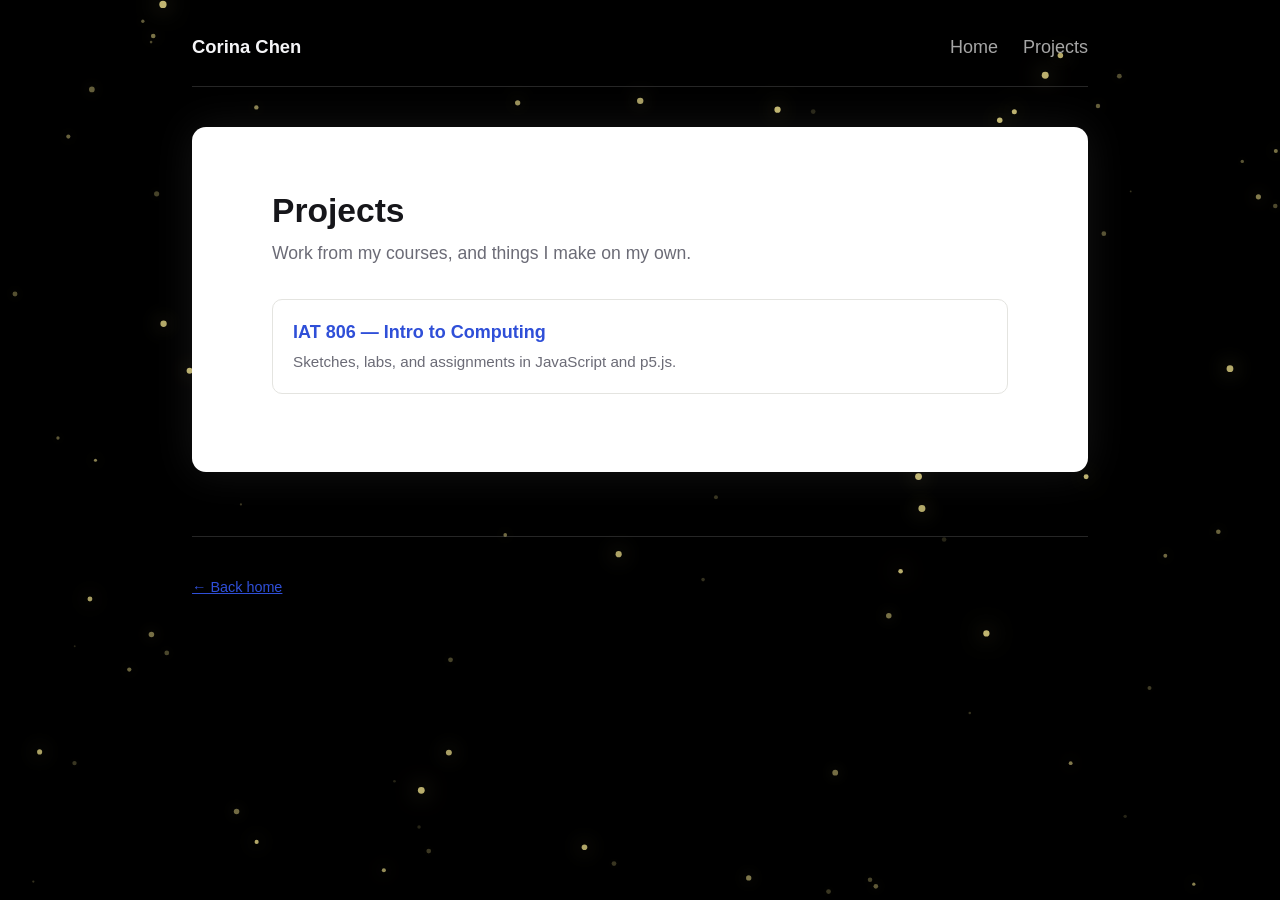
==== projects/index.html @ 0d6ac6e0 "update website and lab2" ====
<!DOCTYPE html>
<html lang="en">
<head>
  <meta charset="utf-8">
  <meta name="viewport" content="width=device-width, initial-scale=1">
  <title>Projects — Corina Chen</title>

  <!-- ../ means "go up one folder". This page lives in projects/,
       so ../style.css points back at the stylesheet in the main folder. -->
  <link rel="stylesheet" href="../style.css">
  <script src="../stars.js" defer></script>
</head>
<body>

  <header>
    <a class="site-name" href="../index.html">Corina Chen</a>
    <nav>
      <a href="../index.html">Home</a>
      <a href="index.html">Projects</a>
    </nav>
  </header>

  <main>
    <h1>Projects</h1>
    <p class="tagline">Work from my courses, and things I make on my own.</p>

    <!-- Each <li> is one link. Copy a whole <li>...</li> block to add
         another course or project. -->
    <ul class="card-list">
      <li>
        <a href="iat-806/index.html">
          <span class="title">IAT 806 — Intro to Computing</span>
          <span class="description">Sketches, labs, and assignments in JavaScript and p5.js.</span>
        </a>
      </li>
    </ul>
  </main>

  <footer>
    <p><a href="../index.html">&larr; Back home</a></p>
  </footer>

</body>
</html>
---- style.css ----
/* ===========================================================
   Your site's styles. Change anything here — colors, fonts,
   sizes. Every page on the site uses this one file.
   =========================================================== */

:root {
  --ink: #16161a;          /* main text color */
  --muted: #6b6b76;        /* quieter text */
  --accent: #2f4fd8;       /* links and highlights */
  --paper: #ffffff;        /* page background */
  --line: #e4e4e0;         /* borders */

  --bg-dark: #000000;      /* page background */
}

* { box-sizing: border-box; }

body {
  margin: 0;
  padding: 0 1.25rem 5rem;
  color: var(--ink);
  font-family: "Helvetica Neue", Helvetica, Arial, sans-serif;
  font-size: 18px;
  line-height: 1.6;

  /* solid black background; the twinkling stars are drawn on the
     full-page canvas that stars.js adds behind everything */
  background-color: var(--bg-dark);
}

/* Keeps everything in a readable column in the middle of the page,
   set on a solid card so text stays legible over the starfield */
header, main, footer {
  max-width: 56rem;
  margin: 0 auto;
  position: relative;
  z-index: 1;
}

main {
  background: var(--paper);
  padding: 4rem 5rem;
  border-radius: 14px;
  box-shadow: 0 0 40px rgba(255, 255, 255, 0.08);
}

/* --- top navigation ---------------------------------------- */

header {
  display: flex;
  flex-wrap: wrap;
  align-items: baseline;
  gap: 0.5rem 1.5rem;
  padding: 2rem 0 1.5rem;
  border-bottom: 1px solid rgba(255, 255, 255, 0.15);
  margin-bottom: 2.5rem;
}

header .site-name {
  font-size: 1.15rem;
  font-weight: 700;
  text-decoration: none;
  color: #f5f5f7;
  margin-right: auto;
}

header nav a {
  color: rgba(255, 255, 255, 0.65);
  text-decoration: none;
  margin-left: 1.25rem;
}

header nav a:hover { color: #ffffff; }

/* --- text --------------------------------------------------- */

h1 {
  font-size: 2.1rem;
  line-height: 1.2;
  margin: 0 0 0.5rem;
}

h2 {
  font-size: 1.3rem;
  margin: 2.5rem 0 0.75rem;
}

.tagline {
  color: var(--muted);
  font-size: 1.1rem;
  margin: 0 0 2rem;
}

a { color: var(--accent); }

/* --- the list of links on the projects pages ----------------- */

.card-list {
  list-style: none;
  padding: 0;
  margin: 1.5rem 0 0;
}

.card-list li {
  border: 1px solid var(--line);
  border-radius: 10px;
  margin-bottom: 0.9rem;
  transition: border-color 0.15s ease;
}

.card-list li:hover { border-color: var(--accent); }

.card-list a {
  display: block;
  padding: 1.1rem 1.25rem;
  text-decoration: none;
  color: inherit;
}

.card-list .title {
  font-weight: 700;
  color: var(--accent);
  display: block;
}

.card-list .description {
  color: var(--muted);
  font-size: 0.95rem;
}

/* --- sketch pages ------------------------------------------- */

.back {
  display: inline-block;
  margin-bottom: 1.5rem;
  color: var(--muted);
  text-decoration: none;
  font-size: 0.95rem;
}

.back:hover { color: var(--accent); }

canvas { max-width: 100%; height: auto !important; }

/* --- footer -------------------------------------------------- */

footer {
  margin-top: 4rem;
  padding-top: 1.5rem;
  border-top: 1px solid rgba(255, 255, 255, 0.15);
  color: rgba(255, 255, 255, 0.6);
  font-size: 0.9rem;
}
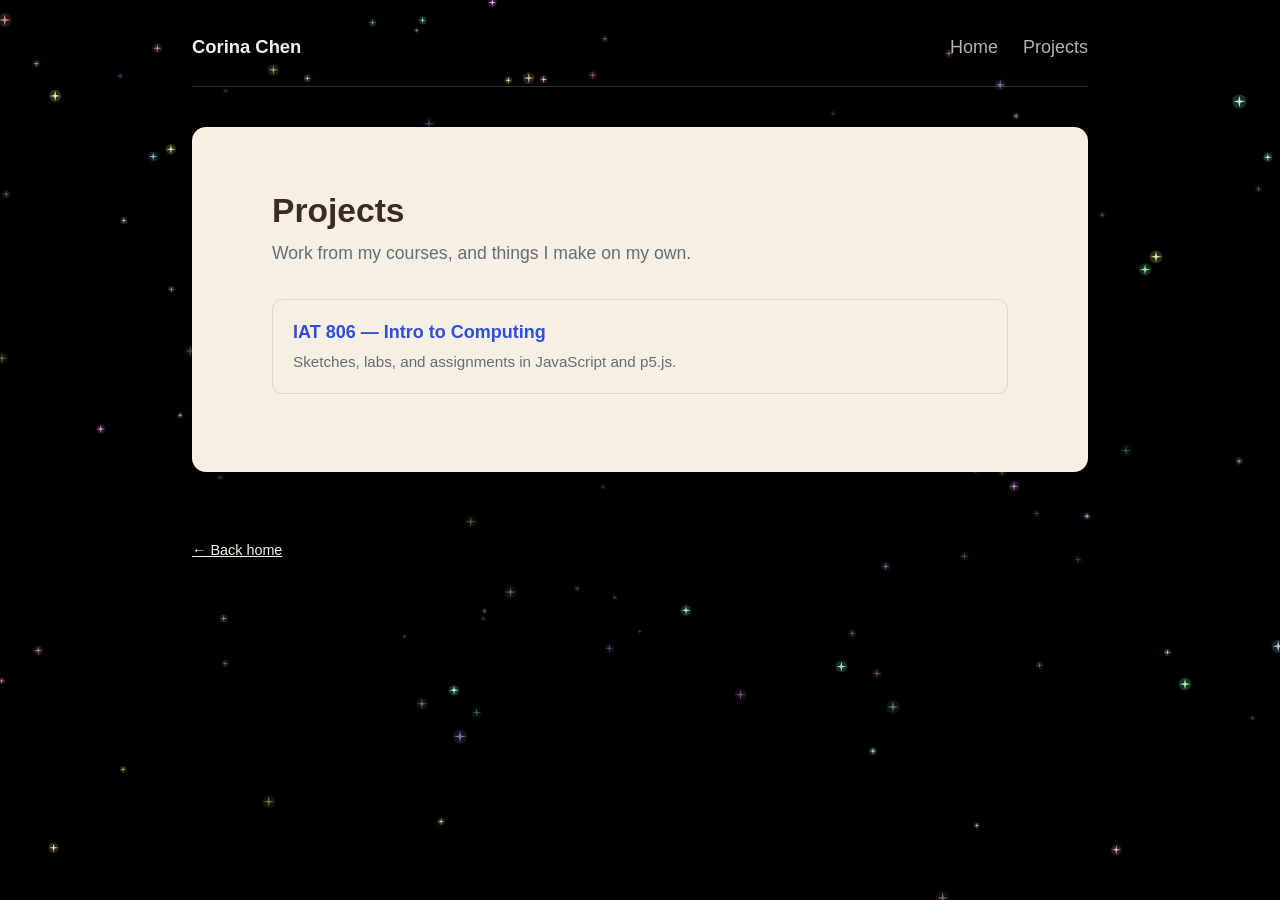
==== commit 239dc838: "lab 03" ====
--- a/projects/index.html
+++ b/projects/index.html
@@ -8,7 +8,8 @@
   <!-- ../ means "go up one folder". This page lives in projects/,
        so ../style.css points back at the stylesheet in the main folder. -->
   <link rel="stylesheet" href="../style.css">
-  <script src="../stars.js" defer></script>
+  <!-- starry background behind every page -->
+  <script src="../starfield.js" defer></script>
 </head>
 <body>
 
--- a/style.css
+++ b/style.css
@@ -4,16 +4,18 @@
    =========================================================== */
 
 :root {
-  --ink: #16161a;          /* main text color */
-  --muted: #6b6b76;        /* quieter text */
-  --accent: #2f4fd8;       /* links and highlights */
-  --paper: #ffffff;        /* page background */
-  --line: #e4e4e0;         /* borders */
+  --ink: #3d2b1f; /* main text color */
+  --muted: #6b6b76; /* quieter text */
+  --accent: #2f4fd8; /* links and highlights */
+  --paper: #f6efe4; /* content card background (light beige) */
+  --line: #e3d6c4; /* borders */
 
-  --bg-dark: #000000;      /* page background */
+  --on-bg: #f6efe4; /* text sitting directly on the night sky */
 }
 
-* { box-sizing: border-box; }
+* {
+  box-sizing: border-box;
+}
 
 body {
   margin: 0;
@@ -23,14 +25,26 @@
   font-size: 18px;
   line-height: 1.6;
 
-  /* solid black background; the twinkling stars are drawn on the
-     full-page canvas that stars.js adds behind everything */
-  background-color: var(--bg-dark);
+  /* black night sky; the stars are drawn by starfield.js */
+  background: #000;
+}
+
+/* the star canvas, pinned behind everything */
+#starfield {
+  position: fixed;
+  inset: 0;
+  width: 100vw;
+  height: 100vh !important; /* beats the sketch canvas rule below */
+  max-width: none;
+  z-index: -1;
+  pointer-events: none;
 }
 
 /* Keeps everything in a readable column in the middle of the page,
-   set on a solid card so text stays legible over the starfield */
-header, main, footer {
+   set on a solid card so text stays legible over the background */
+header,
+main,
+footer {
   max-width: 56rem;
   margin: 0 auto;
   position: relative;
@@ -41,7 +55,7 @@
   background: var(--paper);
   padding: 4rem 5rem;
   border-radius: 14px;
-  box-shadow: 0 0 40px rgba(255, 255, 255, 0.08);
+  box-shadow: 0 10px 40px rgba(0, 0, 0, 0.5);
 }
 
 /* --- top navigation ---------------------------------------- */
@@ -52,7 +66,7 @@
   align-items: baseline;
   gap: 0.5rem 1.5rem;
   padding: 2rem 0 1.5rem;
-  border-bottom: 1px solid rgba(255, 255, 255, 0.15);
+  border-bottom: 1px solid rgba(246, 239, 228, 0.2);
   margin-bottom: 2.5rem;
 }
 
@@ -60,17 +74,19 @@
   font-size: 1.15rem;
   font-weight: 700;
   text-decoration: none;
-  color: #f5f5f7;
+  color: var(--on-bg);
   margin-right: auto;
 }
 
 header nav a {
-  color: rgba(255, 255, 255, 0.65);
+  color: rgba(246, 239, 228, 0.75);
   text-decoration: none;
   margin-left: 1.25rem;
 }
 
-header nav a:hover { color: #ffffff; }
+header nav a:hover {
+  color: var(--on-bg);
+}
 
 /* --- text --------------------------------------------------- */
 
@@ -91,7 +107,9 @@
   margin: 0 0 2rem;
 }
 
-a { color: var(--accent); }
+a {
+  color: var(--accent);
+}
 
 /* --- the list of links on the projects pages ----------------- */
 
@@ -108,7 +126,9 @@
   transition: border-color 0.15s ease;
 }
 
-.card-list li:hover { border-color: var(--accent); }
+.card-list li:hover {
+  border-color: var(--accent);
+}
 
 .card-list a {
   display: block;
@@ -138,16 +158,25 @@
   font-size: 0.95rem;
 }
 
-.back:hover { color: var(--accent); }
+.back:hover {
+  color: var(--accent);
+}
 
-canvas { max-width: 100%; height: auto !important; }
+canvas {
+  max-width: 100%;
+  height: auto !important;
+}
 
 /* --- footer -------------------------------------------------- */
 
+/* no box: light text straight on the night sky */
 footer {
-  margin-top: 4rem;
-  padding-top: 1.5rem;
-  border-top: 1px solid rgba(255, 255, 255, 0.15);
-  color: rgba(255, 255, 255, 0.6);
+  margin-top: 2rem;
+  padding: 1.25rem 0;
+  color: var(--paper);
   font-size: 0.9rem;
 }
+
+footer a {
+  color: var(--paper);
+}
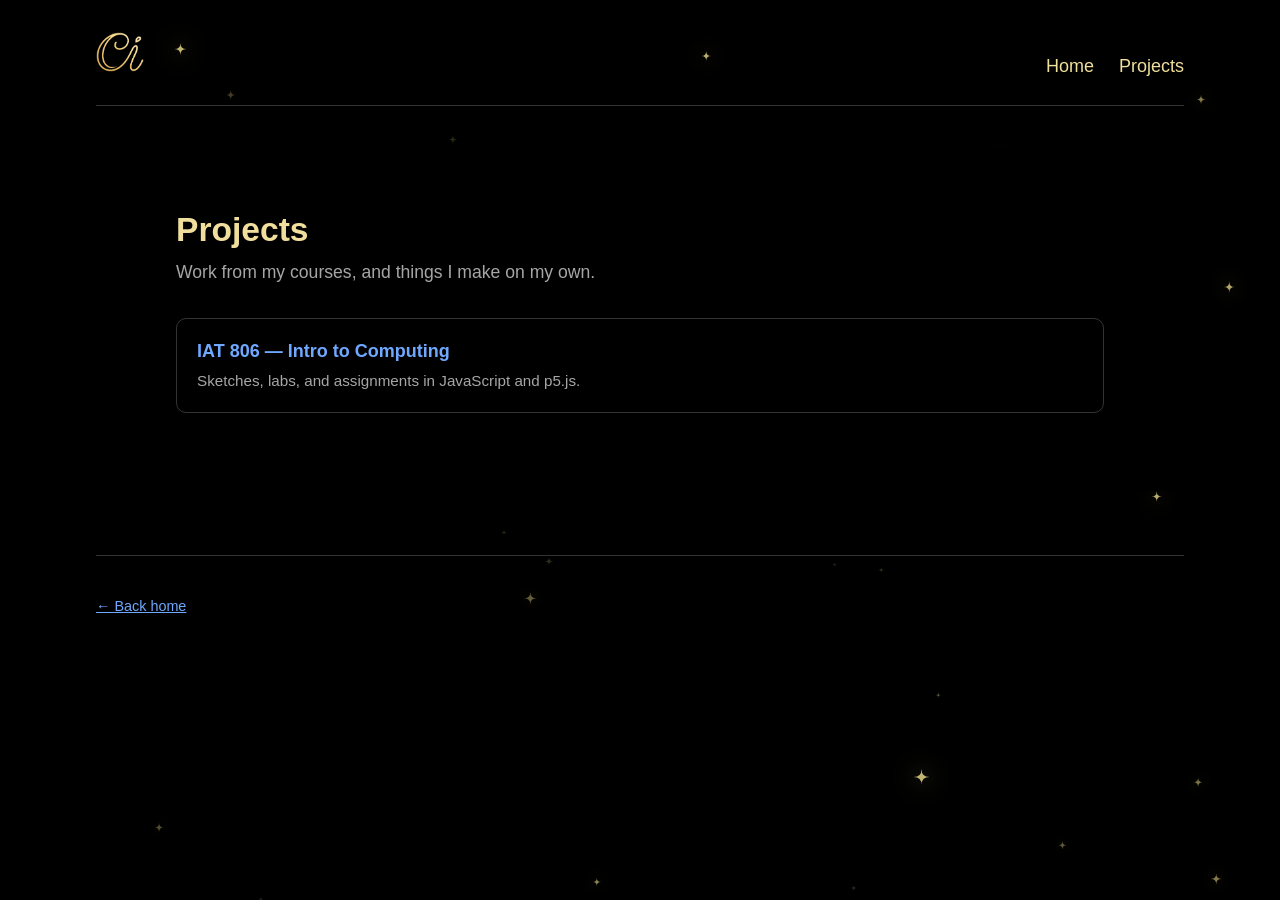
==== commit e25e9032: "lab03 update" ====
--- a/projects/index.html
+++ b/projects/index.html
@@ -9,12 +9,12 @@
        so ../style.css points back at the stylesheet in the main folder. -->
   <link rel="stylesheet" href="../style.css">
   <!-- starry background behind every page -->
-  <script src="../starfield.js" defer></script>
+  <script src="../stars.js" defer></script>
 </head>
 <body>
 
   <header>
-    <a class="site-name" href="../index.html">Corina Chen</a>
+    <a class="site-name" href="../index.html"><img src="../images/assets/logo.png" alt="Corina Chen" /></a>
     <nav>
       <a href="../index.html">Home</a>
       <a href="index.html">Projects</a>
--- a/style.css
+++ b/style.css
@@ -4,18 +4,17 @@
    =========================================================== */
 
 :root {
-  --ink: #3d2b1f; /* main text color */
-  --muted: #6b6b76; /* quieter text */
-  --accent: #2f4fd8; /* links and highlights */
-  --paper: #f6efe4; /* content card background (light beige) */
-  --line: #e3d6c4; /* borders */
+  --ink: #ffffff;          /* main text color — white */
+  --muted: rgba(255, 255, 255, 0.65); /* quieter text */
+  --accent: #6fa8ff;       /* links and highlights */
+  --line: rgba(255, 255, 255, 0.2); /* borders */
+  --beige: #f0df9c;        /* light khaki, for the name, h1, and h2 */
+  --beige-dark: #c9a84e;   /* darker yellow, for nav hover */
 
-  --on-bg: #f6efe4; /* text sitting directly on the night sky */
+  --bg-dark: #000000;      /* page background */
 }
 
-* {
-  box-sizing: border-box;
-}
+* { box-sizing: border-box; }
 
 body {
   margin: 0;
@@ -25,37 +24,23 @@
   font-size: 18px;
   line-height: 1.6;
 
-  /* black night sky; the stars are drawn by starfield.js */
-  background: #000;
+  /* solid black background; the twinkling stars are drawn on the
+     full-page canvas that stars.js adds behind everything */
+  background-color: var(--bg-dark);
 }
 
-/* the star canvas, pinned behind everything */
-#starfield {
-  position: fixed;
-  inset: 0;
-  width: 100vw;
-  height: 100vh !important; /* beats the sketch canvas rule below */
-  max-width: none;
-  z-index: -1;
-  pointer-events: none;
-}
-
-/* Keeps everything in a readable column in the middle of the page,
-   set on a solid card so text stays legible over the background */
-header,
-main,
-footer {
-  max-width: 56rem;
+/* Keeps everything in a readable column in the middle of the page */
+header, main, footer {
+  max-width: 68rem;
   margin: 0 auto;
   position: relative;
   z-index: 1;
 }
 
 main {
-  background: var(--paper);
+  background: var(--bg-dark);
   padding: 4rem 5rem;
   border-radius: 14px;
-  box-shadow: 0 10px 40px rgba(0, 0, 0, 0.5);
 }
 
 /* --- top navigation ---------------------------------------- */
@@ -66,27 +51,28 @@
   align-items: baseline;
   gap: 0.5rem 1.5rem;
   padding: 2rem 0 1.5rem;
-  border-bottom: 1px solid rgba(246, 239, 228, 0.2);
+  border-bottom: 1px solid var(--line);
   margin-bottom: 2.5rem;
 }
 
 header .site-name {
-  font-size: 1.15rem;
-  font-weight: 700;
-  text-decoration: none;
-  color: var(--on-bg);
+  display: block;
   margin-right: auto;
 }
 
+header .site-name img {
+  display: block;
+  height: 40px;
+  width: auto;
+}
+
 header nav a {
-  color: rgba(246, 239, 228, 0.75);
+  color: var(--beige);
   text-decoration: none;
   margin-left: 1.25rem;
 }
 
-header nav a:hover {
-  color: var(--on-bg);
-}
+header nav a:hover { color: var(--beige-dark); }
 
 /* --- text --------------------------------------------------- */
 
@@ -94,11 +80,13 @@
   font-size: 2.1rem;
   line-height: 1.2;
   margin: 0 0 0.5rem;
+  color: var(--beige);
 }
 
 h2 {
   font-size: 1.3rem;
   margin: 2.5rem 0 0.75rem;
+  color: var(--beige);
 }
 
 .tagline {
@@ -107,9 +95,7 @@
   margin: 0 0 2rem;
 }
 
-a {
-  color: var(--accent);
-}
+a { color: var(--accent); }
 
 /* --- the list of links on the projects pages ----------------- */
 
@@ -126,9 +112,7 @@
   transition: border-color 0.15s ease;
 }
 
-.card-list li:hover {
-  border-color: var(--accent);
-}
+.card-list li:hover { border-color: var(--accent); }
 
 .card-list a {
   display: block;
@@ -158,25 +142,18 @@
   font-size: 0.95rem;
 }
 
-.back:hover {
-  color: var(--accent);
-}
+.back:hover { color: var(--accent); }
 
-canvas {
-  max-width: 100%;
-  height: auto !important;
-}
+canvas { max-width: 100%; height: auto !important; }
+
+#sketch-holder { display: flex; justify-content: center; }
 
 /* --- footer -------------------------------------------------- */
 
-/* no box: light text straight on the night sky */
 footer {
-  margin-top: 2rem;
-  padding: 1.25rem 0;
-  color: var(--paper);
+  margin-top: 4rem;
+  padding-top: 1.5rem;
+  border-top: 1px solid var(--line);
+  color: var(--muted);
   font-size: 0.9rem;
 }
-
-footer a {
-  color: var(--paper);
-}
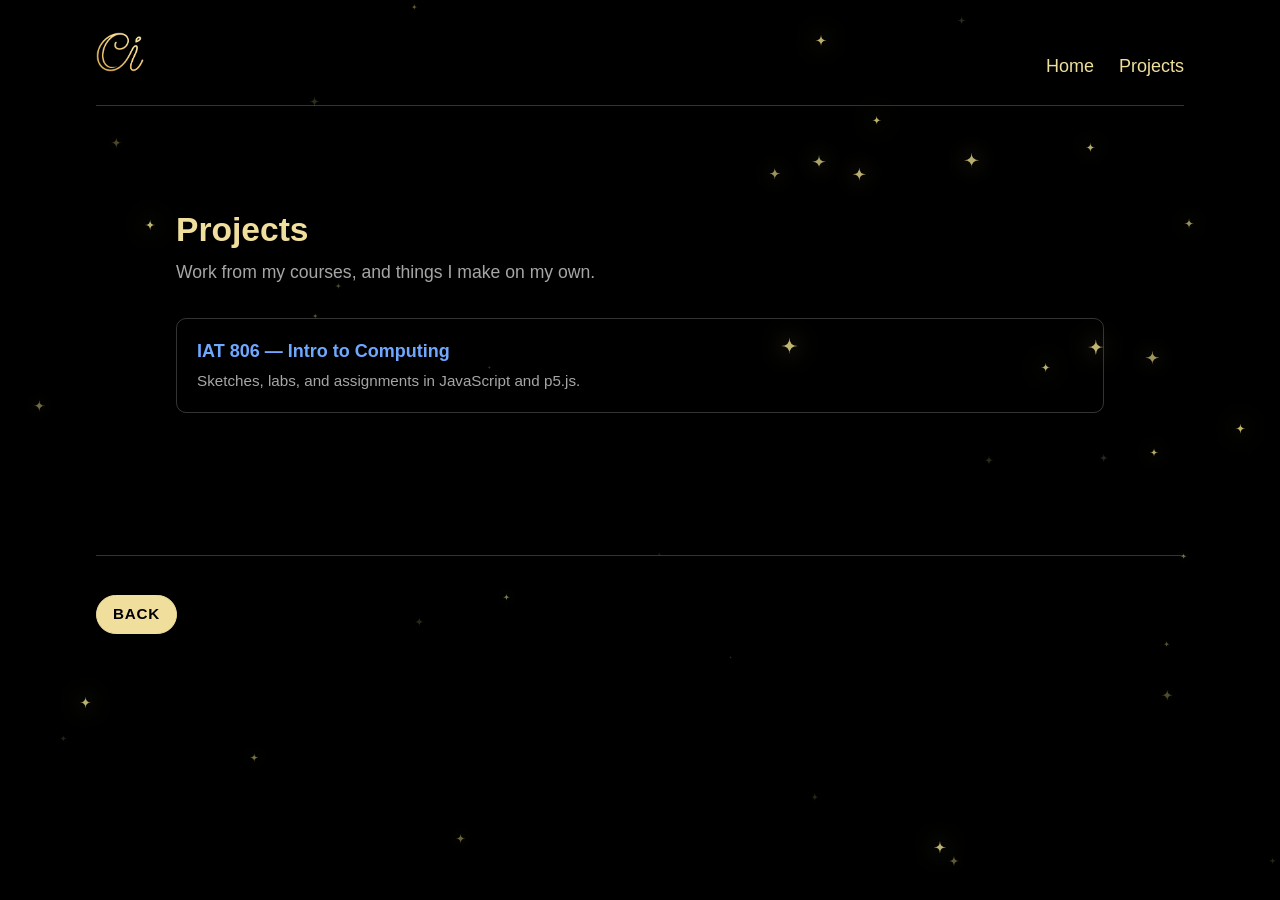
==== commit 1f25ce17: "lab06" ====
--- a/projects/index.html
+++ b/projects/index.html
@@ -38,7 +38,7 @@
   </main>
 
   <footer>
-    <p><a href="../index.html">&larr; Back home</a></p>
+    <p><a class="back" href="../index.html">BACK</a></p>
   </footer>
 
 </body>
--- a/style.css
+++ b/style.css
@@ -38,7 +38,7 @@
 }
 
 main {
-  background: var(--bg-dark);
+  background: transparent; /* see-through, so the stars show behind the text */
   padding: 4rem 5rem;
   border-radius: 14px;
 }
@@ -137,12 +137,24 @@
 .back {
   display: inline-block;
   margin-bottom: 1.5rem;
-  color: var(--muted);
+  padding: 0.4rem 1rem;
+  border: 1px solid var(--beige);
+  border-radius: 999px;
+  background: var(--beige);
+  color: #000;
   text-decoration: none;
   font-size: 0.95rem;
+  font-weight: bold;
+  letter-spacing: 0.05em;
+  transition: background 0.2s, border-color 0.2s;
 }
 
-.back:hover { color: var(--accent); }
+.back:hover {
+  background: var(--beige-dark);
+  border-color: var(--beige-dark);
+}
+
+footer .back { margin-bottom: 0; }
 
 canvas { max-width: 100%; height: auto !important; }
 
